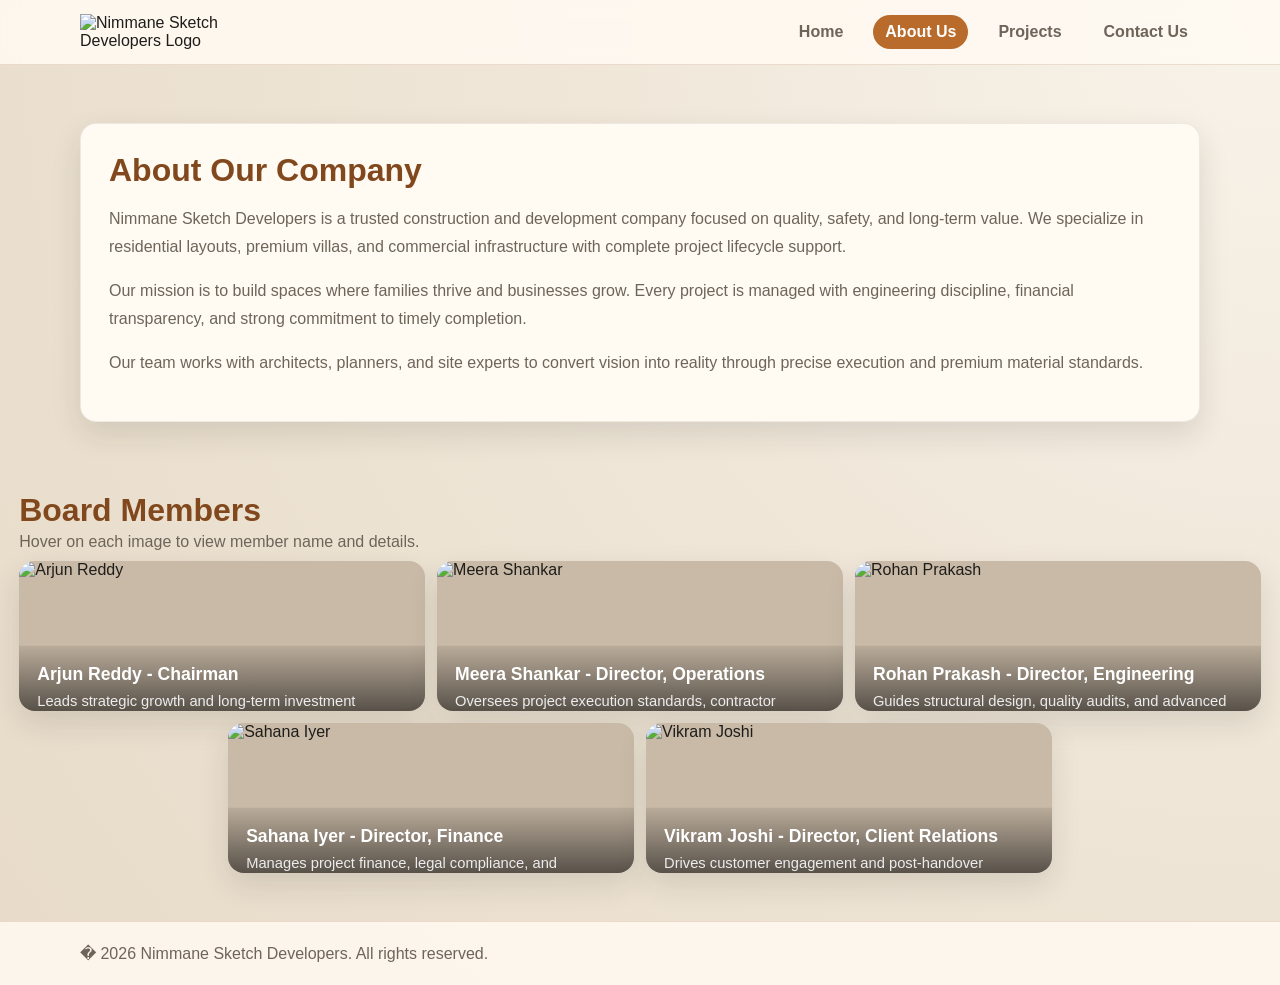
==== Nammane_sketch_developpers/about.html @ 3ab8a1c6 "Add files via upload" ====
<!DOCTYPE html>
<html lang="en">
<head>
  <meta charset="UTF-8" />
  <meta name="viewport" content="width=device-width, initial-scale=1.0" />
  <title>Nimmane Sketch Developers | About Us</title>
  <link rel="stylesheet" href="styles.css" />
</head>
<body>
  <header class="site-header">
    <div class="container nav-wrap">
      <a class="brand" href="index.html"><img class="brand-logo" src="https://dummyimage.com/190x56/b86b2b/ffffff.png&text=NSD+Logo" alt="Nimmane Sketch Developers Logo" /></a>
      <nav class="nav-links">
        <a href="index.html">Home</a>
        <a class="active" href="about.html">About Us</a>
        <a href="projects.html">Projects</a>
        <a href="contact.html">Contact Us</a>
      </nav>
    </div>
  </header>

  <main>
    <section class="section">
      <div class="container">
        <article class="card" style="padding: 28px;">
          <h1 class="section-title">About Our Company</h1>
          <p class="lead">
            Nimmane Sketch Developers is a trusted construction and development company focused on quality,
            safety, and long-term value. We specialize in residential layouts, premium villas, and commercial
            infrastructure with complete project lifecycle support.
          </p>
          <p class="lead">
            Our mission is to build spaces where families thrive and businesses grow. Every project is managed with
            engineering discipline, financial transparency, and strong commitment to timely completion.
          </p>
          <p class="lead">
            Our team works with architects, planners, and site experts to convert vision into reality through precise
            execution and premium material standards.
          </p>
        </article>
      </div>
    </section>

    <section class="section board-section">
      <div class="container">
        <h1 class="section-title">Board Members</h1>
        <p class="lead">Hover on each image to view member name and details.</p>
        <div class="board-grid">
          <article class="member-card">
            <img src="https://images.unsplash.com/photo-1560250097-0b93528c311a?auto=format&fit=crop&w=900&q=80" alt="Arjun Reddy" />
            <div class="member-overlay">
              <h3>Arjun Reddy - Chairman</h3>
              <p>Leads strategic growth and long-term investment planning with 20 years of industry leadership.</p>
            </div>
          </article>

          <article class="member-card">
            <img src="https://images.unsplash.com/photo-1573496359142-b8d87734a5a2?auto=format&fit=crop&w=900&q=80" alt="Meera Shankar" />
            <div class="member-overlay">
              <h3>Meera Shankar - Director, Operations</h3>
              <p>Oversees project execution standards, contractor management, and site performance systems.</p>
            </div>
          </article>

          <article class="member-card">
            <img src="https://images.unsplash.com/photo-1519085360753-af0119f7cbe7?auto=format&fit=crop&w=900&q=80" alt="Rohan Prakash" />
            <div class="member-overlay">
              <h3>Rohan Prakash - Director, Engineering</h3>
              <p>Guides structural design, quality audits, and advanced construction technology adoption.</p>
            </div>
          </article>

          <article class="member-card">
            <img src="https://images.unsplash.com/photo-1487412720507-e7ab37603c6f?auto=format&fit=crop&w=900&q=80" alt="Sahana Iyer" />
            <div class="member-overlay">
              <h3>Sahana Iyer - Director, Finance</h3>
              <p>Manages project finance, legal compliance, and transparent reporting for stakeholder confidence.</p>
            </div>
          </article>

          <article class="member-card">
            <img src="https://images.unsplash.com/photo-1500648767791-00dcc994a43e?auto=format&fit=crop&w=900&q=80" alt="Vikram Joshi" />
            <div class="member-overlay">
              <h3>Vikram Joshi - Director, Client Relations</h3>
              <p>Drives customer engagement and post-handover support across all residential and commercial projects.</p>
            </div>
          </article>
        </div>
      </div>
    </section>
  </main>

  <footer class="site-footer">
    <div class="container">� 2026 Nimmane Sketch Developers. All rights reserved.</div>
  </footer>
</body>
</html>
---- Nammane_sketch_developpers/styles.css ----
/*
  Nimmane Sketch Developers - Shared Styles
*/
:root {
  --bg: #f4f0e8;
  --surface: #fffaf2;
  --surface-2: #efe3d1;
  --text: #1f1d1a;
  --muted: #6d655a;
  --brand: #b86b2b;
  --brand-dark: #82481d;
  --accent: #2f5f4f;
  --shadow: 0 12px 30px rgba(31, 29, 26, 0.12);
  --radius: 16px;
}

* {
  box-sizing: border-box;
}

html,
body {
  margin: 0;
  padding: 0;
  font-family: "Trebuchet MS", "Segoe UI", sans-serif;
  color: var(--text);
  background: radial-gradient(circle at top right, #f8f3ea 0%, #f0e7d9 42%, #e7dbc8 100%);
}

a {
  color: inherit;
  text-decoration: none;
}

.container {
  width: min(1120px, 92%);
  margin: 0 auto;
}

.site-header {
  position: sticky;
  top: 0;
  z-index: 50;
  backdrop-filter: blur(8px);
  background: rgba(255, 250, 242, 0.88);
  border-bottom: 1px solid rgba(130, 72, 29, 0.16);
}

.nav-wrap {
  display: flex;
  justify-content: space-between;
  align-items: center;
  padding: 14px 0;
}

.brand {
  display: inline-flex;
  align-items: center;
}

.brand-logo {
  width: 190px;
  max-width: 42vw;
  height: auto;
  display: block;
}

.nav-links {
  display: flex;
  gap: 18px;
  flex-wrap: wrap;
}

.nav-links a {
  padding: 8px 12px;
  border-radius: 999px;
  font-weight: 600;
  color: var(--muted);
  transition: 0.2s ease;
}

.nav-links a:hover,
.nav-links a.active {
  background: var(--brand);
  color: #fff;
}

main {
  min-height: calc(100vh - 180px);
}

.section {
  padding: 58px 0;
}

.card {
  background: var(--surface);
  border: 1px solid rgba(31, 29, 26, 0.08);
  border-radius: var(--radius);
  box-shadow: var(--shadow);
}

.hero {
  padding: 24px 0 38px;
}

.video-hero {
  position: relative;
  border-radius: 20px;
  overflow: hidden;
  box-shadow: var(--shadow);
  background: #000;
}

.video-hero video {
  width: 100%;
  height: min(72vh, 640px);
  object-fit: cover;
  display: block;
}

.video-overlay {
  position: absolute;
  inset: auto 0 0 0;
  padding: 24px;
  background: linear-gradient(180deg, rgba(0, 0, 0, 0) 6%, rgba(0, 0, 0, 0.72) 96%);
  color: #fff;
}

.video-overlay h1 {
  margin: 0;
  font-size: clamp(1.45rem, 3vw, 2.4rem);
  line-height: 1.2;
}

.video-overlay p {
  margin: 8px 0 0;
  font-size: clamp(0.95rem, 2vw, 1.15rem);
  color: #ece7dd;
}

.badge-row {
  display: flex;
  gap: 10px;
  flex-wrap: wrap;
  margin-top: 18px;
}

.badge {
  background: #fff;
  color: var(--brand-dark);
  border-radius: 999px;
  padding: 8px 14px;
  font-weight: 700;
  font-size: 0.85rem;
}

.split {
  display: grid;
  grid-template-columns: 1.2fr 1fr;
  gap: 24px;
}

.section-title {
  margin: 0 0 10px;
  font-size: clamp(1.3rem, 3vw, 2rem);
  color: var(--brand-dark);
}

.lead {
  color: var(--muted);
  line-height: 1.75;
}

.btn {
  display: inline-block;
  margin-top: 14px;
  padding: 11px 18px;
  border-radius: 10px;
  background: var(--brand);
  color: #fff;
  font-weight: 700;
  border: none;
  cursor: pointer;
}

.btn.outline {
  background: transparent;
  color: var(--brand-dark);
  border: 1px solid rgba(130, 72, 29, 0.35);
}

.board-section .container {
  width: min(1280px, 97%);
}

.board-section {
  padding: 12px 0 8px;
}

.board-section .section-title {
  margin-bottom: 2px;
}

.board-section .lead {
  margin: 0 0 8px;
  line-height: 1.4;
}

.board-grid {
  display: grid;
  grid-template-columns: repeat(6, minmax(0, 1fr));
  gap: 12px;
}

.member-card {
  grid-column: span 2;
  position: relative;
  border-radius: 16px;
  overflow: hidden;
  min-height: 150px;
  background: #c9baa7;
  box-shadow: var(--shadow);
}

.member-card:nth-child(4) {
  grid-column: 2 / span 2;
}

.member-card:nth-child(5) {
  grid-column: 4 / span 2;
}

.member-card img {
  width: 100%;
  height: 100%;
  object-fit: cover;
  display: block;
  transition: transform 0.35s ease;
}

.member-overlay {
  position: absolute;
  inset: auto 0 0 0;
  transform: translateY(calc(100% - 66px));
  transition: transform 0.35s ease;
  padding: 18px;
  background: linear-gradient(180deg, rgba(0, 0, 0, 0.08), rgba(0, 0, 0, 0.86));
  color: #fff;
}

.member-card:hover img {
  transform: scale(1.16);
}

.member-card:hover .member-overlay {
  transform: translateY(0);
}

.member-overlay h3 {
  margin: 0 0 6px;
  font-size: 1.1rem;
}

.member-overlay p {
  margin: 0;
  font-size: 0.92rem;
  color: #ececec;
  line-height: 1.45;
}

.slider-shell {
  position: relative;
  overflow: hidden;
  border-radius: 18px;
  background: #181818;
  box-shadow: var(--shadow);
}

.project-stage {
  width: 100%;
  aspect-ratio: 16 / 9;
  background: #131313;
  display: block;
}

.project-stage img,
.project-stage video {
  width: 100%;
  height: 100%;
  object-fit: cover;
}

.slider-controls {
  display: flex;
  justify-content: space-between;
  gap: 12px;
  margin-top: 14px;
}

.control-btn {
  border: 0;
  border-radius: 10px;
  padding: 12px;
  font-weight: 700;
  background: var(--brand-dark);
  color: #fff;
  cursor: pointer;
}

.side-btn {
  position: absolute;
  top: 50%;
  transform: translateY(-50%);
  width: 46px;
  height: 46px;
  padding: 0;
  border-radius: 50%;
  background: rgba(24, 24, 24, 0.72);
  border: 1px solid rgba(255, 255, 255, 0.45);
  font-size: 1.45rem;
  line-height: 1;
  z-index: 5;
}

.side-btn:hover {
  background: rgba(130, 72, 29, 0.9);
}

.left-btn {
  left: 12px;
}

.right-btn {
  right: 12px;
}

.project-details,
.feedback-card,
.contact-card {
  padding: 20px;
  margin-top: 20px;
}

.feedback-media {
  width: 100%;
  border-radius: 14px;
  margin-top: 10px;
}

.contact-grid {
  display: grid;
  grid-template-columns: 1fr 1fr;
  gap: 24px;
}

form {
  display: grid;
  gap: 12px;
}

input,
textarea {
  width: 100%;
  padding: 12px;
  border-radius: 10px;
  border: 1px solid rgba(31, 29, 26, 0.18);
  font: inherit;
  background: #fff;
}

textarea {
  min-height: 120px;
  resize: vertical;
}

.site-footer {
  border-top: 1px solid rgba(130, 72, 29, 0.16);
  margin-top: 40px;
  padding: 22px 0;
  color: var(--muted);
  background: rgba(255, 250, 242, 0.86);
}

@media (max-width: 920px) {
  .split,
  .contact-grid {
    grid-template-columns: 1fr;
  }

  .board-grid {
    grid-template-columns: repeat(2, minmax(0, 1fr));
  }

  .member-card {
    grid-column: auto;
  }

  .member-card:nth-child(4),
  .member-card:nth-child(5) {
    grid-column: auto;
  }

  .video-hero video {
    height: min(56vh, 460px);
  }
}

@media (max-width: 620px) {
  .board-grid {
    grid-template-columns: 1fr;
  }
}
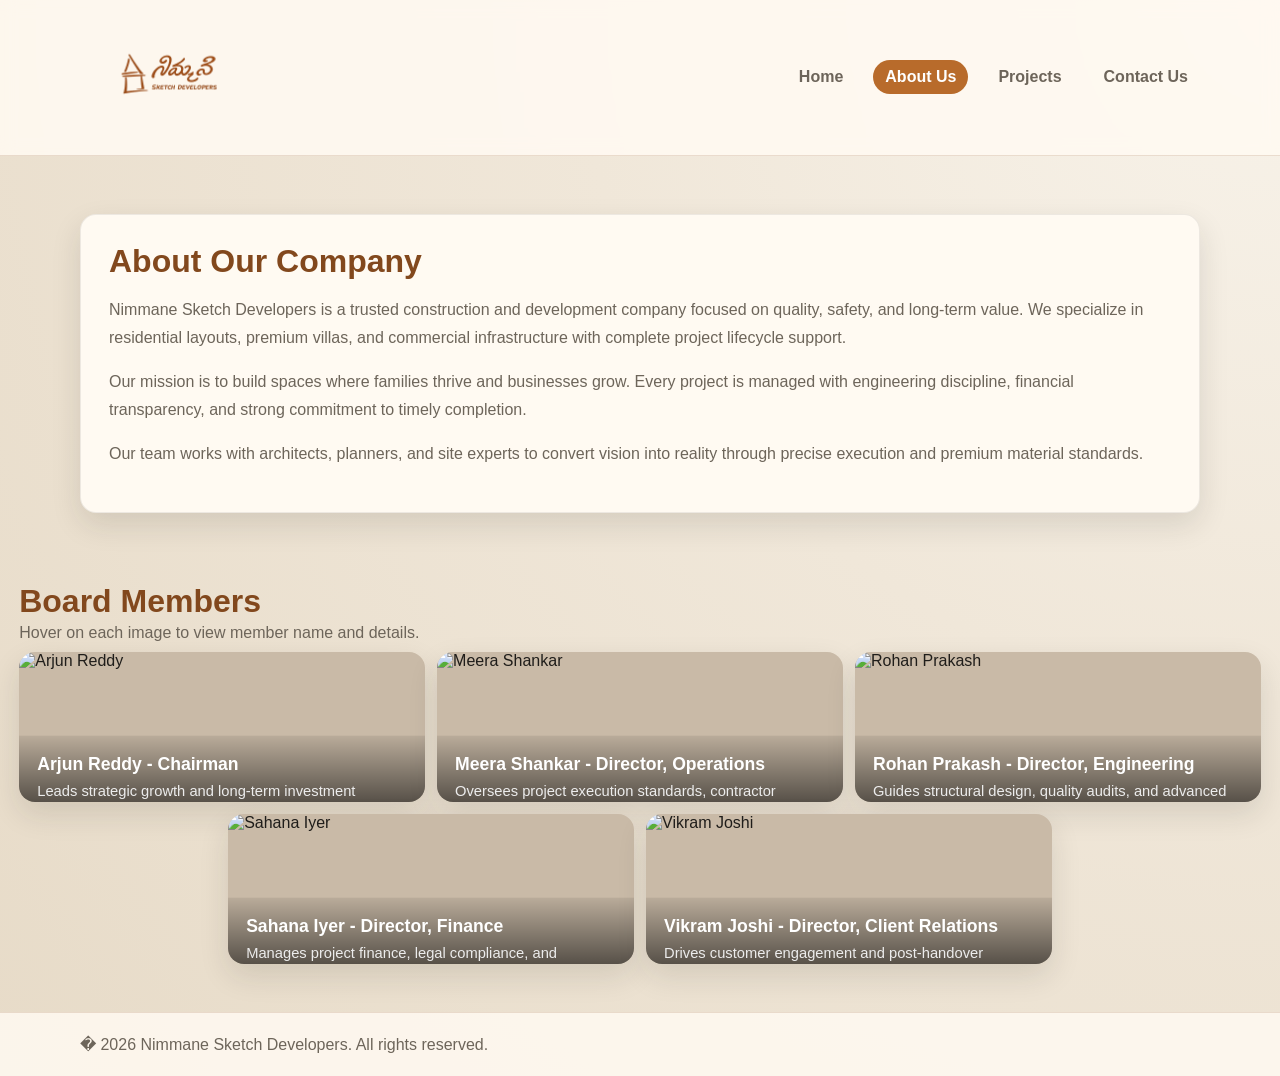
==== commit 8e19ffd8: "added logo to all pages" ====
--- a/Nammane_sketch_developpers/about.html
+++ b/Nammane_sketch_developpers/about.html
@@ -1,97 +1,140 @@
-<!DOCTYPE html>
+<!doctype html>
 <html lang="en">
-<head>
-  <meta charset="UTF-8" />
-  <meta name="viewport" content="width=device-width, initial-scale=1.0" />
-  <title>Nimmane Sketch Developers | About Us</title>
-  <link rel="stylesheet" href="styles.css" />
-</head>
-<body>
-  <header class="site-header">
-    <div class="container nav-wrap">
-      <a class="brand" href="index.html"><img class="brand-logo" src="https://dummyimage.com/190x56/b86b2b/ffffff.png&text=NSD+Logo" alt="Nimmane Sketch Developers Logo" /></a>
-      <nav class="nav-links">
-        <a href="index.html">Home</a>
-        <a class="active" href="about.html">About Us</a>
-        <a href="projects.html">Projects</a>
-        <a href="contact.html">Contact Us</a>
-      </nav>
-    </div>
-  </header>
+  <head>
+    <meta charset="UTF-8" />
+    <meta name="viewport" content="width=device-width, initial-scale=1.0" />
+    <title>Nimmane Sketch Developers | About Us</title>
+    <link rel="stylesheet" href="styles.css" />
+  </head>
+  <body>
+    <header class="site-header">
+      <div class="container nav-wrap">
+        <a class="brand" href="index.html"
+          ><img
+            class="brand-logo logo"
+            src="mane_logo.png"
+            alt="Nimmane Sketch Developers Logo"
+        /></a>
+        <nav class="nav-links">
+          <a href="index.html">Home</a>
+          <a class="active" href="about.html">About Us</a>
+          <a href="projects.html">Projects</a>
+          <a href="contact.html">Contact Us</a>
+        </nav>
+      </div>
+    </header>
 
-  <main>
-    <section class="section">
-      <div class="container">
-        <article class="card" style="padding: 28px;">
-          <h1 class="section-title">About Our Company</h1>
-          <p class="lead">
-            Nimmane Sketch Developers is a trusted construction and development company focused on quality,
-            safety, and long-term value. We specialize in residential layouts, premium villas, and commercial
-            infrastructure with complete project lifecycle support.
-          </p>
-          <p class="lead">
-            Our mission is to build spaces where families thrive and businesses grow. Every project is managed with
-            engineering discipline, financial transparency, and strong commitment to timely completion.
-          </p>
-          <p class="lead">
-            Our team works with architects, planners, and site experts to convert vision into reality through precise
-            execution and premium material standards.
-          </p>
-        </article>
-      </div>
-    </section>
-
-    <section class="section board-section">
-      <div class="container">
-        <h1 class="section-title">Board Members</h1>
-        <p class="lead">Hover on each image to view member name and details.</p>
-        <div class="board-grid">
-          <article class="member-card">
-            <img src="https://images.unsplash.com/photo-1560250097-0b93528c311a?auto=format&fit=crop&w=900&q=80" alt="Arjun Reddy" />
-            <div class="member-overlay">
-              <h3>Arjun Reddy - Chairman</h3>
-              <p>Leads strategic growth and long-term investment planning with 20 years of industry leadership.</p>
-            </div>
-          </article>
-
-          <article class="member-card">
-            <img src="https://images.unsplash.com/photo-1573496359142-b8d87734a5a2?auto=format&fit=crop&w=900&q=80" alt="Meera Shankar" />
-            <div class="member-overlay">
-              <h3>Meera Shankar - Director, Operations</h3>
-              <p>Oversees project execution standards, contractor management, and site performance systems.</p>
-            </div>
-          </article>
-
-          <article class="member-card">
-            <img src="https://images.unsplash.com/photo-1519085360753-af0119f7cbe7?auto=format&fit=crop&w=900&q=80" alt="Rohan Prakash" />
-            <div class="member-overlay">
-              <h3>Rohan Prakash - Director, Engineering</h3>
-              <p>Guides structural design, quality audits, and advanced construction technology adoption.</p>
-            </div>
-          </article>
-
-          <article class="member-card">
-            <img src="https://images.unsplash.com/photo-1487412720507-e7ab37603c6f?auto=format&fit=crop&w=900&q=80" alt="Sahana Iyer" />
-            <div class="member-overlay">
-              <h3>Sahana Iyer - Director, Finance</h3>
-              <p>Manages project finance, legal compliance, and transparent reporting for stakeholder confidence.</p>
-            </div>
-          </article>
-
-          <article class="member-card">
-            <img src="https://images.unsplash.com/photo-1500648767791-00dcc994a43e?auto=format&fit=crop&w=900&q=80" alt="Vikram Joshi" />
-            <div class="member-overlay">
-              <h3>Vikram Joshi - Director, Client Relations</h3>
-              <p>Drives customer engagement and post-handover support across all residential and commercial projects.</p>
-            </div>
+    <main>
+      <section class="section">
+        <div class="container">
+          <article class="card" style="padding: 28px">
+            <h1 class="section-title">About Our Company</h1>
+            <p class="lead">
+              Nimmane Sketch Developers is a trusted construction and
+              development company focused on quality, safety, and long-term
+              value. We specialize in residential layouts, premium villas, and
+              commercial infrastructure with complete project lifecycle support.
+            </p>
+            <p class="lead">
+              Our mission is to build spaces where families thrive and
+              businesses grow. Every project is managed with engineering
+              discipline, financial transparency, and strong commitment to
+              timely completion.
+            </p>
+            <p class="lead">
+              Our team works with architects, planners, and site experts to
+              convert vision into reality through precise execution and premium
+              material standards.
+            </p>
           </article>
         </div>
+      </section>
+
+      <section class="section board-section">
+        <div class="container">
+          <h1 class="section-title">Board Members</h1>
+          <p class="lead">
+            Hover on each image to view member name and details.
+          </p>
+          <div class="board-grid">
+            <article class="member-card">
+              <img
+                src="https://images.unsplash.com/photo-1560250097-0b93528c311a?auto=format&fit=crop&w=900&q=80"
+                alt="Arjun Reddy"
+              />
+              <div class="member-overlay">
+                <h3>Arjun Reddy - Chairman</h3>
+                <p>
+                  Leads strategic growth and long-term investment planning with
+                  20 years of industry leadership.
+                </p>
+              </div>
+            </article>
+
+            <article class="member-card">
+              <img
+                src="https://images.unsplash.com/photo-1573496359142-b8d87734a5a2?auto=format&fit=crop&w=900&q=80"
+                alt="Meera Shankar"
+              />
+              <div class="member-overlay">
+                <h3>Meera Shankar - Director, Operations</h3>
+                <p>
+                  Oversees project execution standards, contractor management,
+                  and site performance systems.
+                </p>
+              </div>
+            </article>
+
+            <article class="member-card">
+              <img
+                src="https://images.unsplash.com/photo-1519085360753-af0119f7cbe7?auto=format&fit=crop&w=900&q=80"
+                alt="Rohan Prakash"
+              />
+              <div class="member-overlay">
+                <h3>Rohan Prakash - Director, Engineering</h3>
+                <p>
+                  Guides structural design, quality audits, and advanced
+                  construction technology adoption.
+                </p>
+              </div>
+            </article>
+
+            <article class="member-card">
+              <img
+                src="https://images.unsplash.com/photo-1487412720507-e7ab37603c6f?auto=format&fit=crop&w=900&q=80"
+                alt="Sahana Iyer"
+              />
+              <div class="member-overlay">
+                <h3>Sahana Iyer - Director, Finance</h3>
+                <p>
+                  Manages project finance, legal compliance, and transparent
+                  reporting for stakeholder confidence.
+                </p>
+              </div>
+            </article>
+
+            <article class="member-card">
+              <img
+                src="https://images.unsplash.com/photo-1500648767791-00dcc994a43e?auto=format&fit=crop&w=900&q=80"
+                alt="Vikram Joshi"
+              />
+              <div class="member-overlay">
+                <h3>Vikram Joshi - Director, Client Relations</h3>
+                <p>
+                  Drives customer engagement and post-handover support across
+                  all residential and commercial projects.
+                </p>
+              </div>
+            </article>
+          </div>
+        </div>
+      </section>
+    </main>
+
+    <footer class="site-footer">
+      <div class="container">
+        � 2026 Nimmane Sketch Developers. All rights reserved.
       </div>
-    </section>
-  </main>
-
-  <footer class="site-footer">
-    <div class="container">� 2026 Nimmane Sketch Developers. All rights reserved.</div>
-  </footer>
-</body>
-</html>+    </footer>
+  </body>
+</html>
--- a/Nammane_sketch_developpers/styles.css
+++ b/Nammane_sketch_developpers/styles.css
@@ -24,7 +24,12 @@
   padding: 0;
   font-family: "Trebuchet MS", "Segoe UI", sans-serif;
   color: var(--text);
-  background: radial-gradient(circle at top right, #f8f3ea 0%, #f0e7d9 42%, #e7dbc8 100%);
+  background: radial-gradient(
+    circle at top right,
+    #f8f3ea 0%,
+    #f0e7d9 42%,
+    #e7dbc8 100%
+  );
 }
 
 a {
@@ -123,7 +128,11 @@
   position: absolute;
   inset: auto 0 0 0;
   padding: 24px;
-  background: linear-gradient(180deg, rgba(0, 0, 0, 0) 6%, rgba(0, 0, 0, 0.72) 96%);
+  background: linear-gradient(
+    180deg,
+    rgba(0, 0, 0, 0) 6%,
+    rgba(0, 0, 0, 0.72) 96%
+  );
   color: #fff;
 }
 
